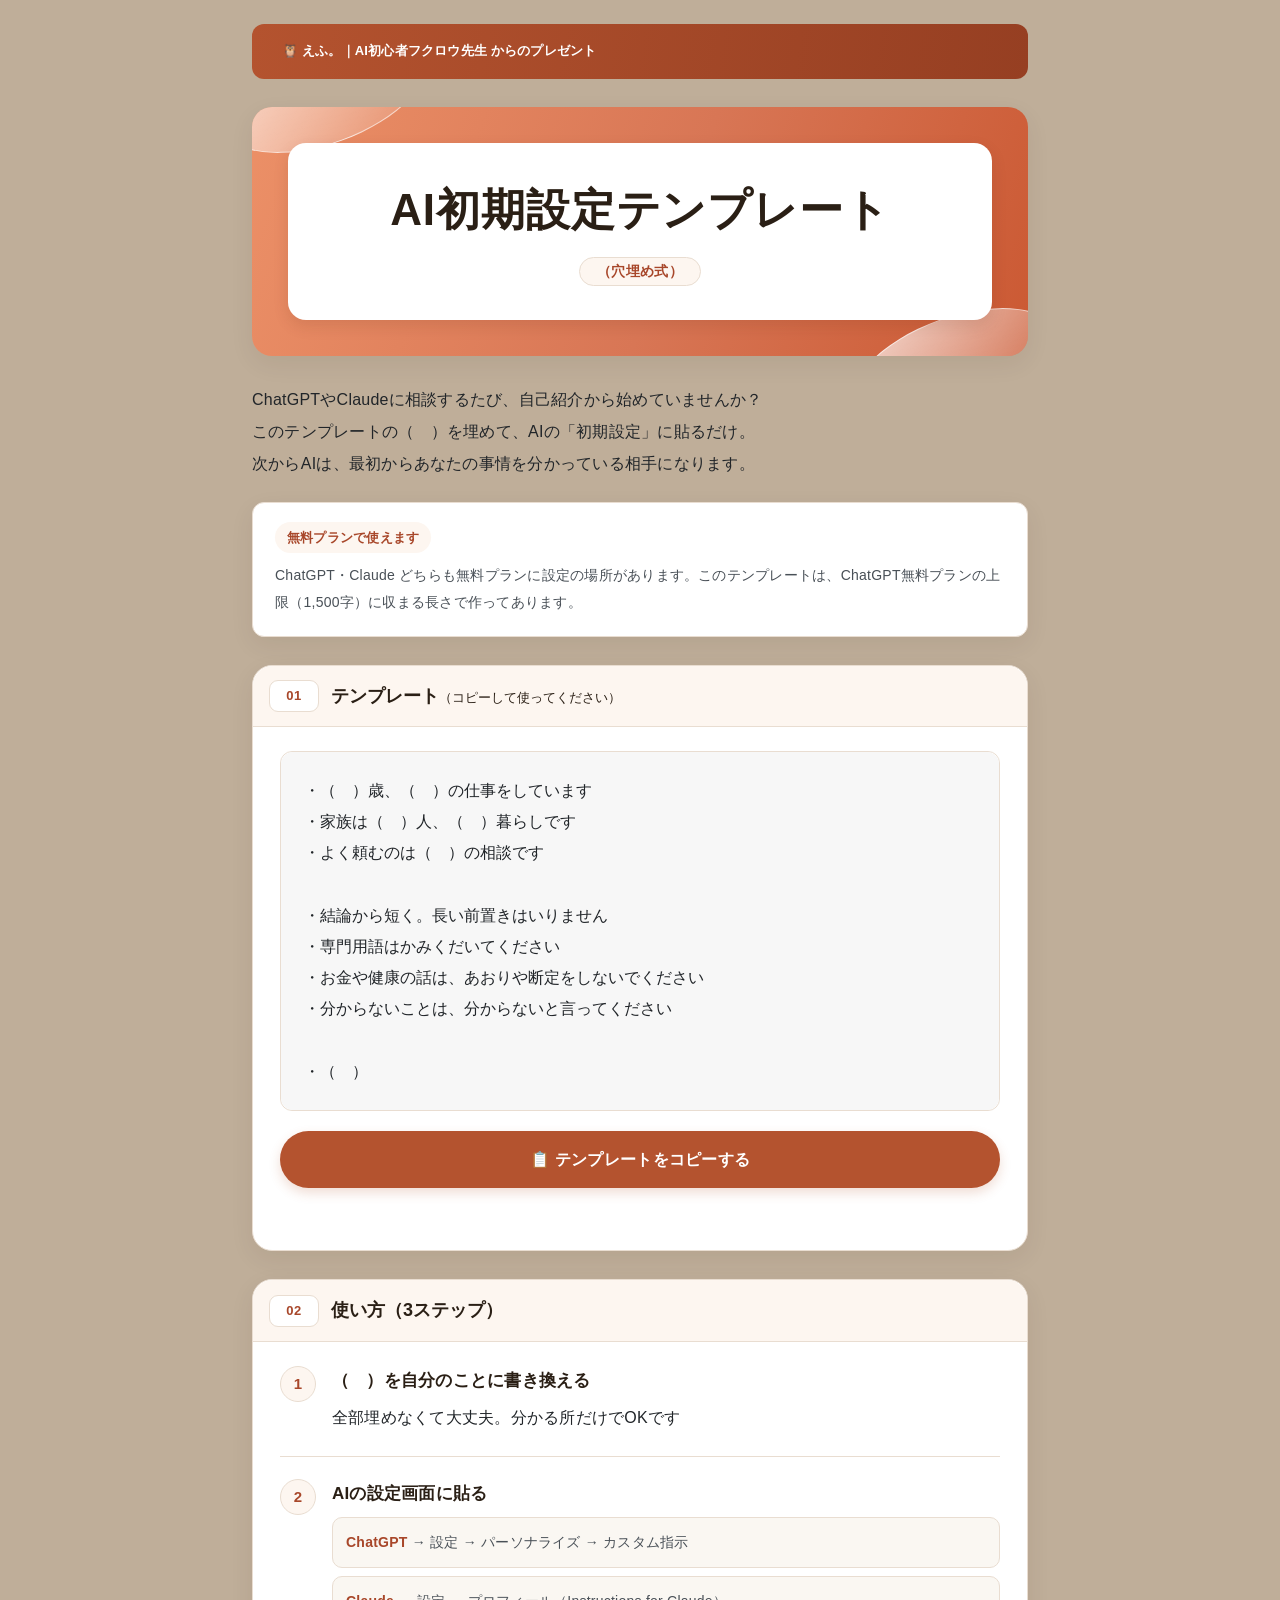
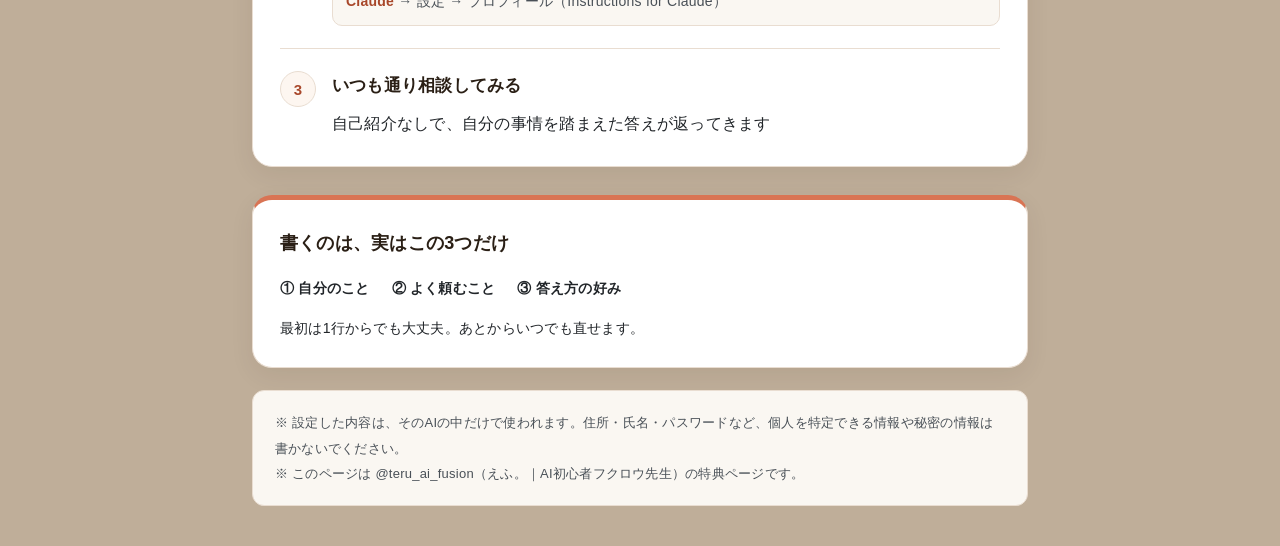
==== index.html @ c19e73e4 "AI初期設定テンプレート（特典ページ）を公開" ====
<!DOCTYPE html>
<html lang="ja">
<head>
<meta charset="UTF-8">
<meta name="viewport" content="width=device-width, initial-scale=1.0">
<title>AI初期設定テンプレート｜えふ。｜AI初心者フクロウ先生</title>
<style>
:root {
  --background:#BFAE99; --paper:#FFFFFF; --ink:#212529;
  --heading:#2A1F15; --sub:#495057; --accent:#D97454;
  --accent-text:#A8472A; --button:#B4532F; --button-hover:#963F22;
  --light:#FAF7F2; --panel:#F7F7F7; --highlight:#FDF6F0;
  --line:#E9DDD1; --radius:20px; --small-radius:12px;
  --warm-gradient:linear-gradient(110deg,#EC9067 0%,#D87655 54%,#CB5933 100%);
  --shadow:0 8px 24px rgb(42 31 21 / 7%);
}
* { box-sizing:border-box; }
html { scroll-behavior:smooth; -webkit-text-size-adjust:100%; }
body { margin:0; background:var(--background); color:var(--ink); font-family:"Hiragino Sans","Hiragino Kaku Gothic ProN","Yu Gothic",sans-serif; font-size:16px; line-height:1.95; letter-spacing:.015em; }
.wrap { max-width:840px; margin:0 auto; padding:0 32px 40px; }
.hero { margin:0 0 28px; }
.brand { margin:0 -32px 28px; padding:15px 30px; background:linear-gradient(100deg,#B4532F,#963F22); color:var(--paper); font-size:13px; font-weight:600; line-height:1.9; letter-spacing:.015em; }
.title-panel { position:relative; isolation:isolate; overflow:hidden; background:var(--warm-gradient); padding:28px; border-radius:var(--radius); box-shadow:var(--shadow); }
.title-panel:before,.title-panel:after { content:""; position:absolute; z-index:-1; pointer-events:none; border:1px solid rgb(255 255 255 / 60%); background:linear-gradient(145deg,rgb(255 255 255 / 75%),rgb(255 255 255 / 5%)); border-radius:50%; width:220px; height:110px; transform:rotate(-20deg); }
.title-panel:before { top:-75px; left:-40px; }
.title-panel:after { bottom:-73px; right:-40px; }
h1 { position:relative; background:var(--paper); color:var(--heading); margin:0; padding:30px 20px 26px; border-radius:18px; box-shadow:0 6px 15px rgb(92 42 19 / 13%); font-family:"Hiragino Maru Gothic ProN","Hiragino Sans",sans-serif; font-size:39px; font-weight:800; line-height:1.5; text-align:center; letter-spacing:.02em; }
.title-unit { display:inline-block; }
.title-note { display:table; margin:14px auto 0; padding:3px 17px; border:1px solid var(--line); border-radius:999px; color:var(--accent-text); background:var(--highlight); font-family:"Hiragino Sans",sans-serif; font-size:14px; font-weight:600; letter-spacing:.03em; }
.intro { margin:25px 0 0; font-size:16px; color:var(--ink); line-height:2; }
.free-note { background:var(--paper); border:1px solid var(--line); border-radius:var(--small-radius); padding:19px 22px; margin:22px 0 0; color:var(--sub); font-size:14px; line-height:1.95; box-shadow:var(--shadow); }
.free { display:table; margin-bottom:9px; padding:3px 12px; border-radius:999px; background:var(--highlight); color:var(--accent-text); font-size:13px; font-weight:700; }
.label-separator,.template-leading { display:none; }
.template-section,.steps-section { background:var(--paper); border:1px solid var(--line); border-radius:var(--radius); box-shadow:var(--shadow); padding:27px; }
h2 { display:flex; align-items:center; gap:12px; padding:14px 16px; margin:-27px -27px 24px; border-bottom:1px solid var(--line); border-radius:var(--radius) var(--radius) 0 0; background:var(--highlight); color:var(--heading); font-size:18px; font-weight:700; line-height:1.8; letter-spacing:0; }
h2:before { content:"01"; flex:0 0 auto; display:grid; place-items:center; min-width:36px; height:30px; padding:0 6px; border:1px solid var(--line); border-radius:9px; background:var(--paper); color:var(--accent-text); font-family:Arial,sans-serif; font-size:13px; font-weight:700; letter-spacing:.04em; }
.heading-note { display:inline-block; font-size:13px; font-weight:500; }
.template-shell { padding:0; border:1px solid var(--line); border-radius:var(--small-radius); overflow:hidden; }
.template { padding:23px; background:var(--panel); border-radius:var(--small-radius); white-space:pre-wrap; overflow-wrap:anywhere; font-size:16px; line-height:1.95; letter-spacing:0; outline-offset:-3px; }
.template:focus { outline:2px solid var(--accent-text); }
.copy-area { margin:20px 0 0; }
button { display:flex; align-items:center; justify-content:center; width:100%; min-height:56px; padding:15px 18px; border:1px solid transparent; border-radius:999px; background:var(--button); color:var(--paper); font-family:inherit; font-size:16px; font-weight:700; line-height:1.6; letter-spacing:.02em; box-shadow:0 5px 12px rgb(180 83 47 / 20%); cursor:pointer; touch-action:manipulation; transition:background .15s,box-shadow .15s; }
button:hover { background:var(--button-hover); box-shadow:0 6px 15px rgb(180 83 47 / 25%); }
button:focus-visible { outline:3px solid var(--heading); outline-offset:4px; }
button:disabled { cursor:wait; opacity:.8; }
.copy-feedback { min-height:27px; margin:8px 0 0; color:var(--accent-text); text-align:center; font-size:13px; line-height:1.8; letter-spacing:0; }
.copy-feedback:not(:empty) { display:flex; align-items:flex-start; justify-content:center; gap:7px; padding:10px 12px; border:1px solid var(--line); border-radius:var(--small-radius); background:var(--highlight); }
.copy-feedback:not(:empty):before { content:"✓"; flex:0 0 auto; font-weight:700; }
.copy-feedback[data-state="manual"] { color:var(--heading); background:var(--light); border-color:#BFAE99; }
.copy-feedback[data-state="manual"]:before { content:"↳"; }
.steps-section { margin-top:28px; }
.steps-section h2:before { content:"02"; }
.step { display:flex; gap:16px; margin:0; padding:22px 0; border-bottom:1px solid var(--line); }
.step:first-of-type { padding-top:0; }
.step:last-child { border:0; padding-bottom:0; }
.num { flex:0 0 36px; display:grid; place-items:center; height:36px; border-radius:50%; background:var(--highlight); color:var(--accent-text); border:1px solid var(--line); font-family:Arial,sans-serif; font-size:15px; font-weight:700; line-height:1; }
.step-content { min-width:0; flex:1; color:var(--ink); font-size:16px; line-height:1.95; }
.step b { display:block; color:var(--heading); font-size:17px; line-height:1.8; margin-bottom:6px; font-weight:700; }
.step b + br,.setting-path + br { display:none; }
.setting-path { display:block; padding:11px 13px; margin-top:8px; border:1px solid var(--line); border-radius:10px; background:var(--light); color:var(--sub); font-size:14px; line-height:1.9; overflow-wrap:anywhere; }
.app-name { color:var(--accent-text); font-weight:700; }
.card { margin:28px 0 22px; padding:25px 27px; border:1px solid var(--line); border-top:5px solid var(--accent); border-radius:var(--radius); background:var(--paper); box-shadow:var(--shadow); color:var(--ink); font-size:14px; line-height:2; }
.card b { display:inline-block; margin-bottom:13px; color:var(--heading); font-size:18px; font-weight:700; }
.summary-items { display:grid; grid-template-columns:minmax(0,1fr); gap:6px; margin:0 0 12px; }
.summary-items span { display:block; font-size:14px; font-weight:600; line-height:2; }
.summary-items .summary-separator { display:none; }
.small { margin:0; padding:19px 22px; border:1px solid var(--line); border-radius:var(--small-radius); background:var(--light); color:var(--sub); font-size:13px; line-height:1.95; overflow-wrap:anywhere; }
@media(min-width:860px) { .wrap { padding-top:24px; } .brand { border-radius:12px; margin:0 0 28px; } .title-panel { padding:36px; } h1 { font-size:44px; padding:34px 20px; } .intro { margin-top:28px; } .summary-items { display:flex; gap:0 22px; } }
@media(max-width:560px) {
  .wrap { padding:0 16px 28px; }
  .brand { margin:0 -16px 22px; padding:13px 18px; font-size:13px; line-height:1.9; letter-spacing:0; }
  .hero { margin-bottom:22px; }
  .title-panel { padding:20px 15px; border-radius:16px; }
  h1 { padding:24px 12px 22px; border-radius:13px; font-size:30px; line-height:1.5; letter-spacing:.01em; }
  .title-note { font-size:13px; margin-top:12px; padding:3px 13px; }
  .intro { margin-top:22px; font-size:16px; line-height:1.95; letter-spacing:0; }
  .free-note { padding:17px 18px; margin-top:19px; font-size:13px; line-height:1.95; letter-spacing:0; }
  .template-section,.steps-section { padding:19px; border-radius:16px; }
  h2 { margin:-19px -19px 19px; padding:14px 14px; gap:9px; font-size:16px; border-radius:16px 16px 0 0; line-height:1.8; }
  h2:before { min-width:31px; height:29px; font-size:13px; }
  .template { padding:15px 14px 18px; font-size:16px; line-height:1.9; }
  .copy-area { margin-top:17px; }
  button { min-height:56px; padding:15px 10px; font-size:15px; letter-spacing:0; }
  .steps-section { margin-top:22px; }
  .step { gap:11px; padding:20px 0; }
  .num { flex-basis:31px; height:31px; font-size:14px; }
  .step b { font-size:15px; }
  .setting-path { padding:10px 11px; font-size:14px; }
  .card { margin:22px 0 20px; padding:21px 20px; border-radius:16px; font-size:13px; }
  .card b { font-size:17px; margin-bottom:12px; }
  .small { padding:17px 18px; font-size:13px; line-height:2; }
}
@media(prefers-reduced-motion:reduce) { html { scroll-behavior:auto; } button { transition:none; } }
@media print { body { background:white; } .wrap { max-width:none; padding:0; } button,.copy-feedback { display:none; } .hero,.template-section,.step,.card { break-inside:avoid; } .template-section,.steps-section,.card { box-shadow:none; } }

</style>
</head>
<body>
<div class="wrap">
<header class="hero">
<p class="brand">🦉 えふ。｜AI初心者フクロウ先生 からのプレゼント</p>
<div class="title-panel"><h1><span class="title-unit">AI初期設定</span><span class="title-unit">テンプレート</span><span class="title-note">（穴埋め式）</span></h1></div>
<p class="intro">ChatGPTやClaudeに相談するたび、自己紹介から始めていませんか？<br>
このテンプレートの（　）を埋めて、AIの「初期設定」に貼るだけ。<br>
次からAIは、最初からあなたの事情を分かっている相手になります。</p>
<p class="free-note"><span class="free">無料プランで使えます</span><span class="label-separator" aria-hidden="true">　</span>ChatGPT・Claude どちらも無料プランに設定の場所があります。このテンプレートは、ChatGPT無料プランの上限（1,500字）に収まる長さで作ってあります。</p>

</header>
<section class="template-section">
<h2><span>テンプレート<span class="heading-note">（コピーして使ってください）</span></span></h2>
<div class="template-shell"><div class="template" id="tpl" tabindex="-1"><span class="template-leading" hidden aria-hidden="true">
</span>・（　）歳、（　）の仕事をしています
・家族は（　）人、（　）暮らしです
・よく頼むのは（　）の相談です

・結論から短く。長い前置きはいりません
・専門用語はかみくだいてください
・お金や健康の話は、あおりや断定をしないでください
・分からないことは、分からないと言ってください

・（　）</div></div>
<p class="copy-area"><button id="copy-button" type="button" onclick="copyTpl()">📋 テンプレートをコピーする</button></p>
<p class="copy-feedback" id="copy-status" role="status" aria-live="polite" aria-atomic="true"></p>
</section>

<section class="steps-section"><h2>使い方（3ステップ）</h2>
<div class="step"><div class="num">1</div><div class="step-content"><b>（　）を自分のことに書き換える</b><br>全部埋めなくて大丈夫。分かる所だけでOKです</div></div>
<div class="step"><div class="num">2</div><div class="step-content"><b>AIの設定画面に貼る</b><br><span class="setting-path"><span class="app-name">ChatGPT</span> → 設定 → パーソナライズ → カスタム指示</span><br><span class="setting-path"><span class="app-name">Claude</span> → 設定 → プロフィール（Instructions for Claude）</span></div></div>
<div class="step"><div class="num">3</div><div class="step-content"><b>いつも通り相談してみる</b><br>自己紹介なしで、自分の事情を踏まえた答えが返ってきます</div></div>

</section>
<div class="card">
<b>書くのは、実はこの3つだけ</b><br>
<span class="summary-items"><span class="summary-item">① 自分のこと</span><span class="summary-separator" aria-hidden="true">　</span><span class="summary-item">② よく頼むこと</span><span class="summary-separator" aria-hidden="true">　</span><span class="summary-item">③ 答え方の好み</span></span>
最初は1行からでも大丈夫。あとからいつでも直せます。
</div>

<p class="small">※ 設定した内容は、そのAIの中だけで使われます。住所・氏名・パスワードなど、個人を特定できる情報や秘密の情報は書かないでください。<br>
※ このページは @teru_ai_fusion（えふ。｜AI初心者フクロウ先生）の特典ページです。</p>
</div>
<script>

function legacyCopy(text) {
  var input = document.createElement('textarea');
  input.value = text;
  input.setAttribute('readonly', '');
  input.setAttribute('aria-hidden', 'true');
  input.style.cssText = 'position:fixed;left:-9999px;top:0;opacity:0;font-size:16px;';
  document.body.appendChild(input);
  var active = document.activeElement;
  var x = window.scrollX, y = window.scrollY;
  var copied = false;
  try {
    input.focus();
    input.select();
    input.setSelectionRange(0, input.value.length);
    copied = document.execCommand('copy');
  } catch (error) {
    copied = false;
  } finally {
    input.remove();
    if (active && active.focus) active.focus({preventScroll:true});
    window.scrollTo(x, y);
  }
  return copied;
}

async function copyTpl() {
  var template = document.getElementById('tpl');
  var button = document.getElementById('copy-button');
  var status = document.getElementById('copy-status');
  var text = template.textContent.replace(/^\r?\n/, '');
  var copied = false;
  button.disabled = true;
  status.textContent = '';
  status.removeAttribute('data-state');
  try {
    if (navigator.clipboard && typeof navigator.clipboard.writeText === 'function') {
      try {
        await navigator.clipboard.writeText(text);
        copied = true;
      } catch (error) {
        copied = legacyCopy(text);
      }
    } else {
      copied = legacyCopy(text);
    }
  } finally {
    button.disabled = false;
  }
  if (copied) {
    status.dataset.state = 'success';
    status.textContent = 'コピーしました。そのまま設定画面に貼れます';
  } else {
    var range = document.createRange();
    range.selectNodeContents(template);
    var selection = window.getSelection();
    selection.removeAllRanges();
    selection.addRange(range);
    template.focus();
    status.dataset.state = 'manual';
    status.textContent = '長押ししてコピーしてください';
  }
}

</script>
</body>
</html>
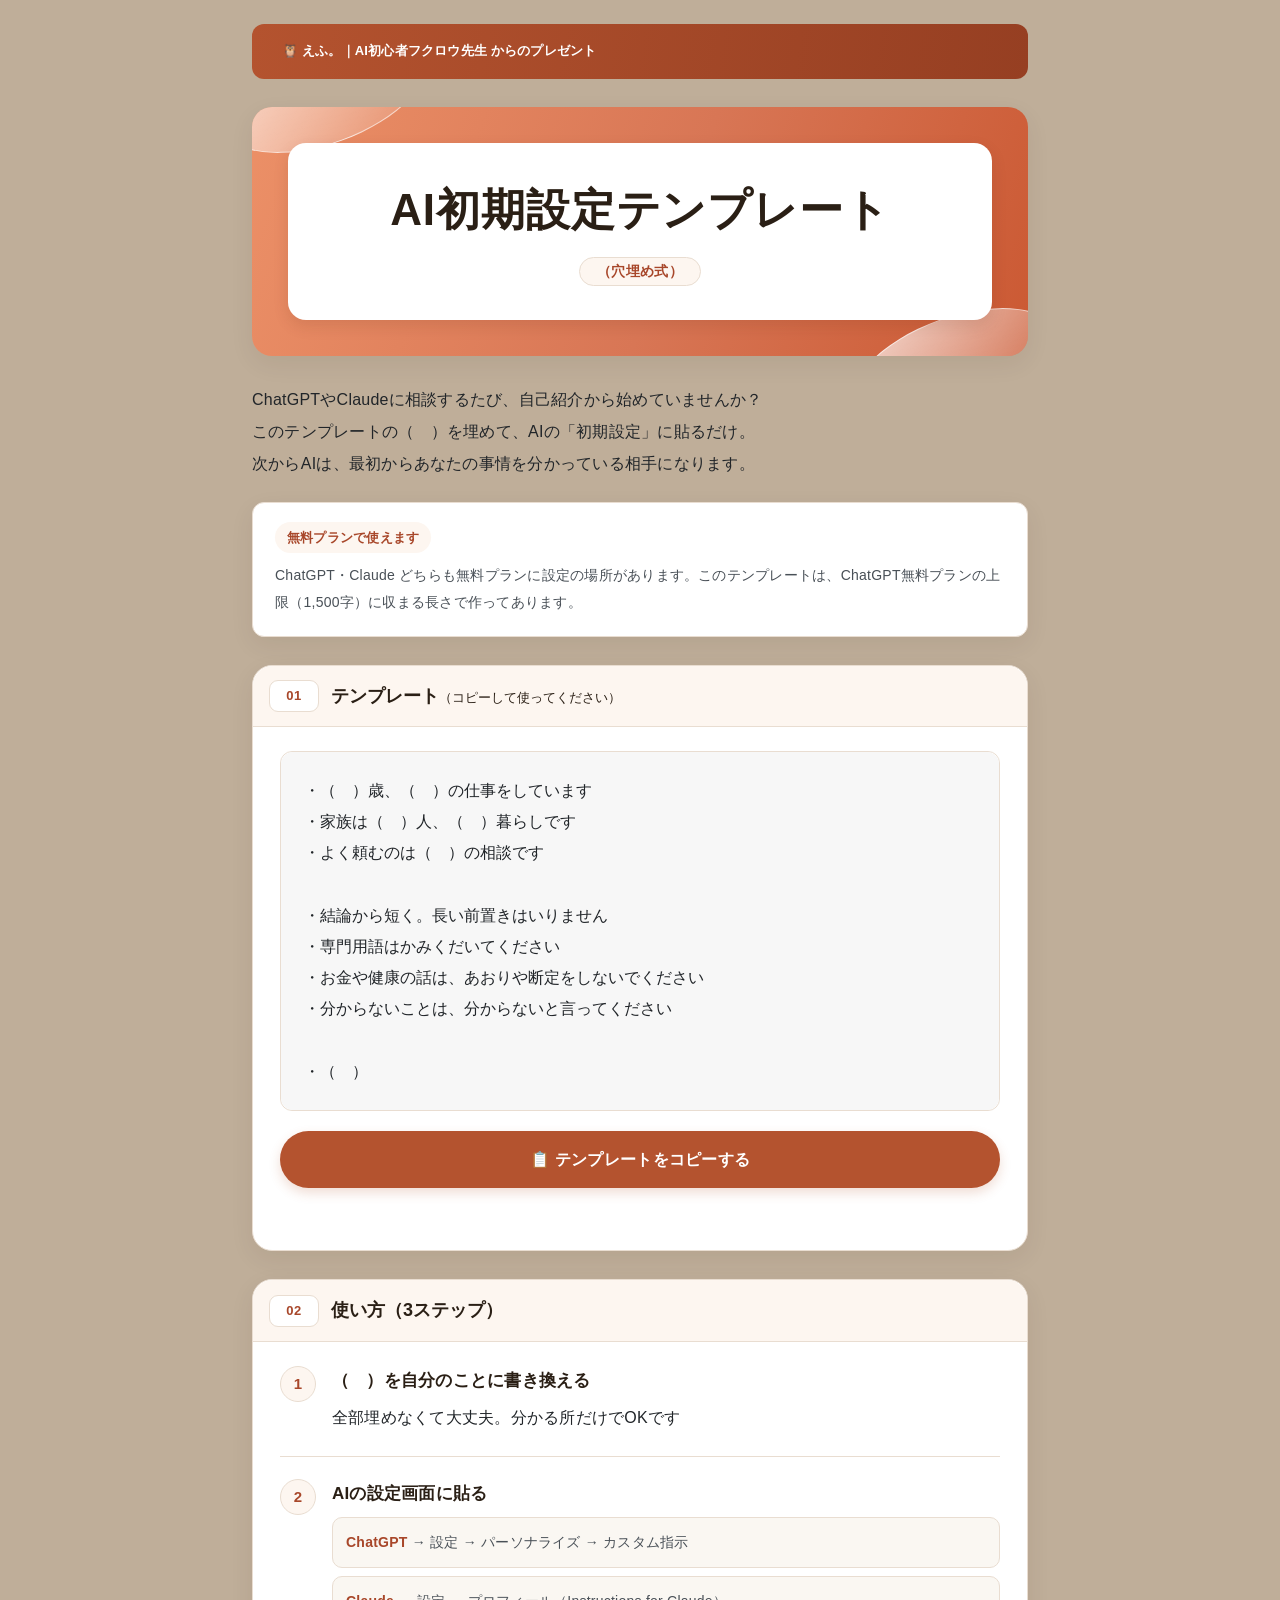
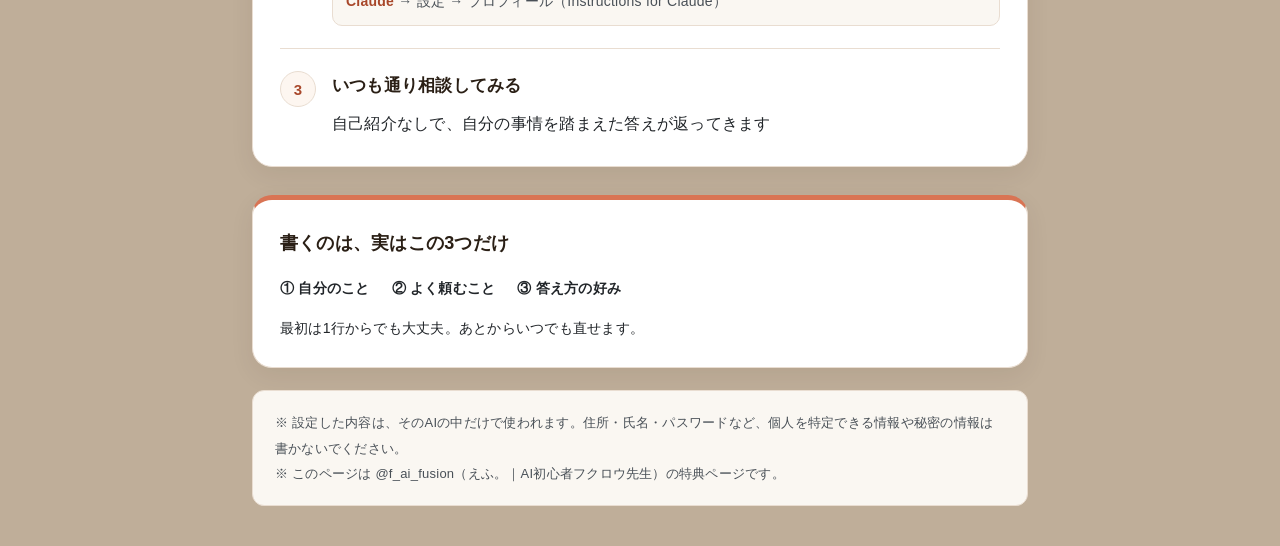
==== commit 4c42068a: "特典ページの表記を @f_ai_fusion に統一 Co-Authored-By: Claude Opus 5.5 <noreply@anthropic.com>" ====
--- a/index.html
+++ b/index.html
@@ -136,7 +136,7 @@
 </div>
 
 <p class="small">※ 設定した内容は、そのAIの中だけで使われます。住所・氏名・パスワードなど、個人を特定できる情報や秘密の情報は書かないでください。<br>
-※ このページは @teru_ai_fusion（えふ。｜AI初心者フクロウ先生）の特典ページです。</p>
+※ このページは @f_ai_fusion（えふ。｜AI初心者フクロウ先生）の特典ページです。</p>
 </div>
 <script>
 
